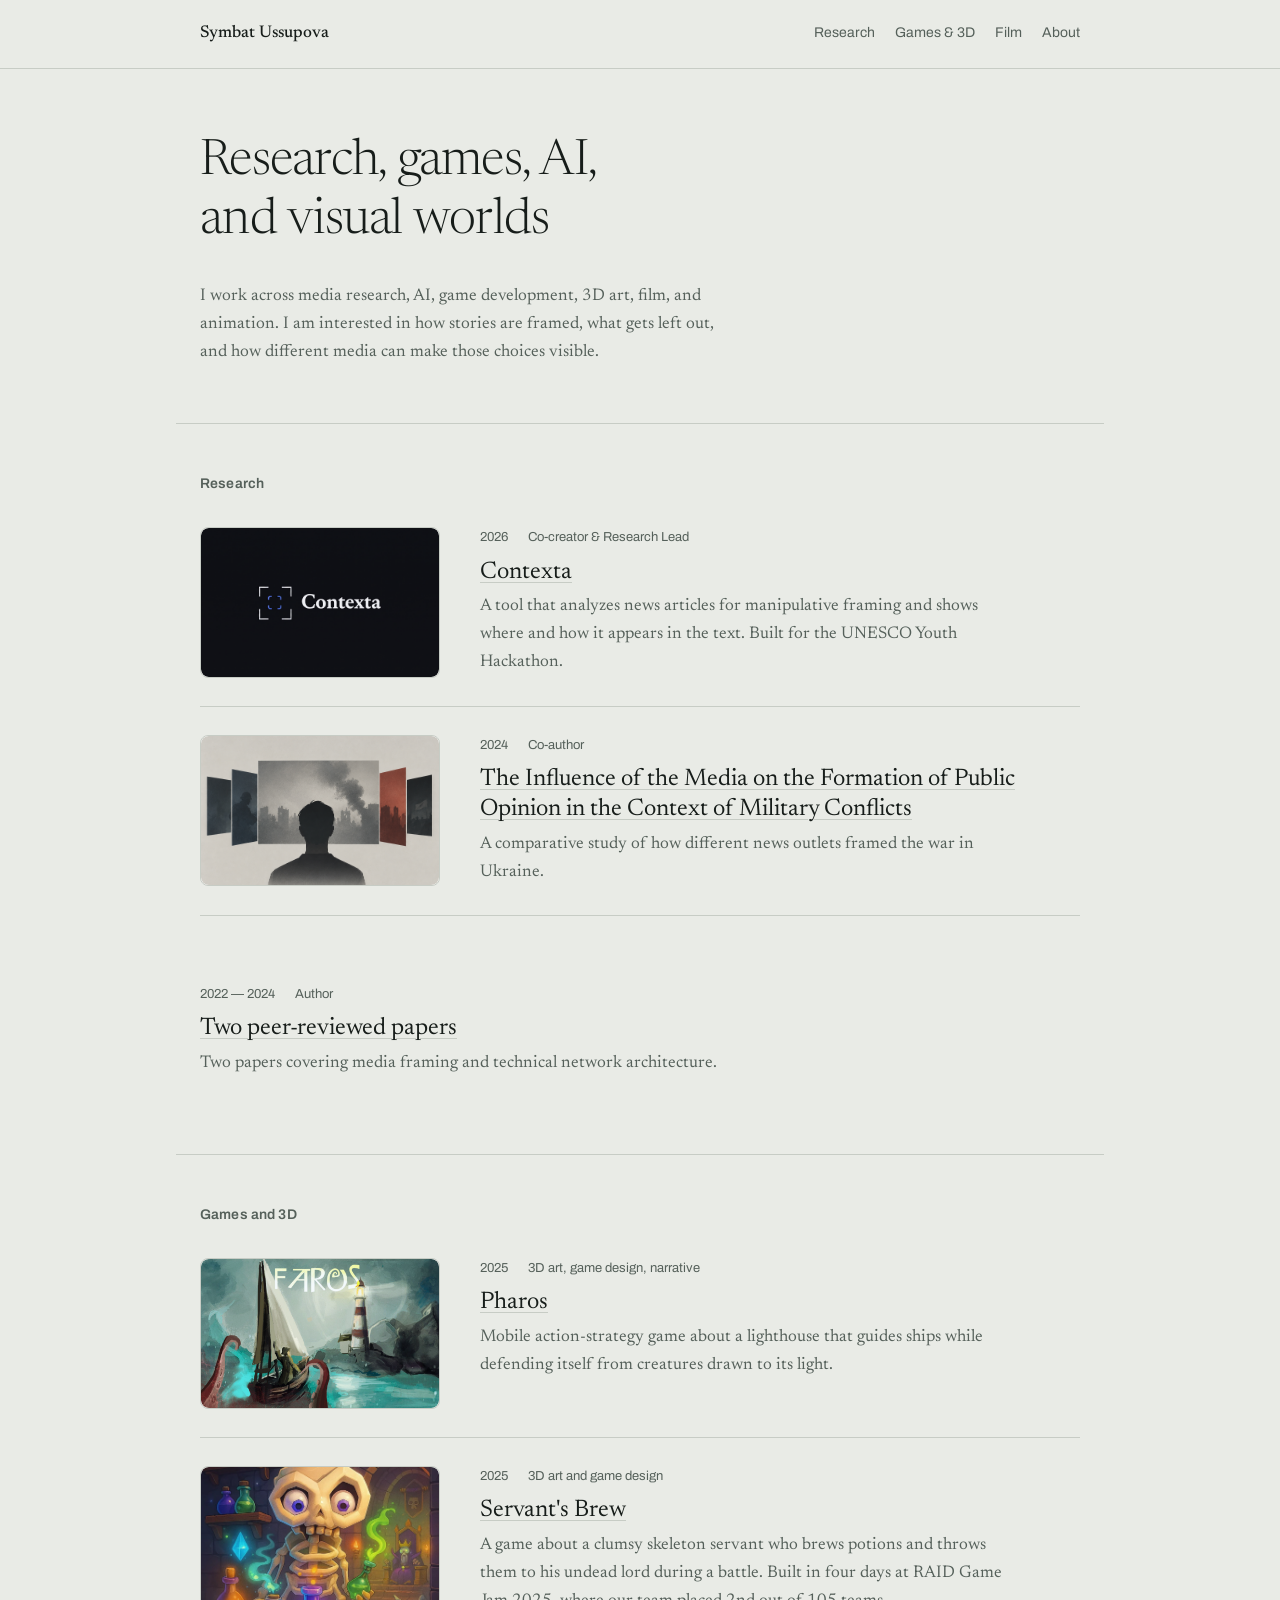
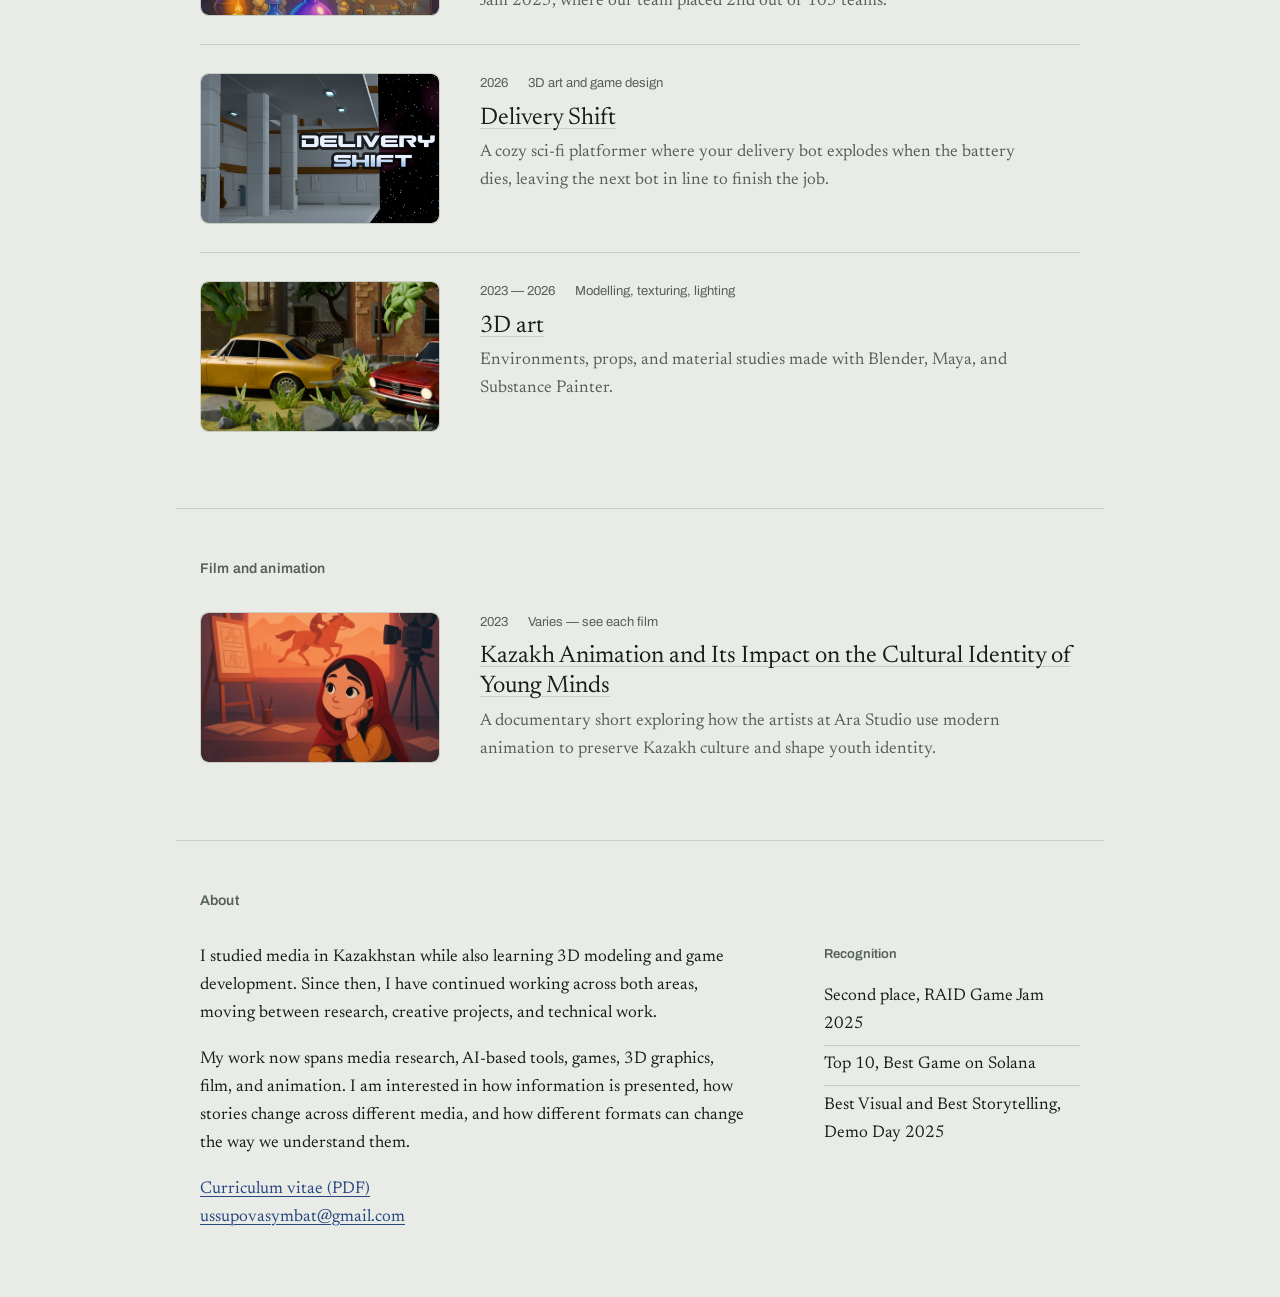
==== index.html @ 3120fcb4 "Initial commit of portfolio" ====
<!DOCTYPE html>
<html lang="en">
<head>
<meta charset="utf-8">
<meta name="viewport" content="width=device-width, initial-scale=1">

<!-- ===== РЕДАКТИРОВАТЬ: заголовок вкладки и описание для поисковиков ===== -->
<title>Symbat Ussupova — media research, 3D, and narrative</title>
<meta name="description" content="Research and design work on how media shapes belief under conflict. Portfolio of Symbat Ussupova.">

<link rel="preconnect" href="https://fonts.googleapis.com">
<link rel="preconnect" href="https://fonts.gstatic.com" crossorigin>
<link href="https://fonts.googleapis.com/css2?family=Archivo:wght@400;500;600&family=Newsreader:ital,opsz,wght@0,6..72,300;0,6..72,400;0,6..72,500;1,6..72,300&display=swap" rel="stylesheet">
<link rel="stylesheet" href="style.css">
</head>

<body>

<a class="skip" href="#main">Skip to content</a>

<header class="masthead">
  <div class="masthead__inner">
    <!-- ===== РЕДАКТИРОВАТЬ: ваше имя ===== -->
    <a class="wordmark" href="index.html">Symbat Ussupova</a>
    <nav aria-label="Sections">
      <a href="#research">Research</a>
      <a href="#games">Games &amp; 3D</a>
      <a href="#film">Film</a>
      <a href="#about">About</a>
    </nav>
  </div>
</header>

<main id="main">

  <!-- ============================================================
       HERO — главный экран.
       Здесь стоит ваш исследовательский вопрос, набранный крупно.
       Это единственное «громкое» место на сайте. Всё остальное тихое.
       ===== РЕДАКТИРОВАТЬ: замените вопрос на свой из Phase 0 =====
       ============================================================ -->
  <section class="hero">
    <h1 class="hero__question">
      Research, games, AI, and visual worlds
    </h1>
    <p class="hero__note">
      I work across media research, AI, game development, 3D art, film, and animation. I am interested in how stories are framed, what gets left out, and how different media can make those choices visible.
    </p>
  </section>

  <!-- ============================================================
       RESEARCH
       Каждый проект = одна строка в «оглавлении».
       Слева (на десктопе) — год и ваша роль. Справа — название и одна фраза.
       ============================================================ -->
  <section class="section" id="research">
    <h2 class="section__title">Research</h2>

    <ol class="index">

      <li class="entry">
        <!-- ОБЛОЖКА. Замените images/placeholder.svg на свой файл,
             например images/contexta-cover.jpg. Пропорция 16:10 задана в CSS,
             картинка обрежется сама. alt — короткое описание. -->
        <a class="entry__cover" href="project-contexta.html">
          <img src="images\сontextacover.jfif" loading="lazy"
               alt="The Contexta results screen showing a framing score beside a fact-check panel.">
        </a>
        <div class="entry__body">
          <div class="entry__meta">
            <span class="entry__year">2026</span>
            <span class="entry__role">Co-creator & Research Lead</span>
          </div>
          <h3 class="entry__title">
            <a href="project-contexta.html">Contexta</a>
          </h3>
          <p class="entry__line">
            A tool that analyzes news articles for manipulative framing and shows where and how it appears in the text. Built for the UNESCO Youth Hackathon.
          </p>
        </div>
      </li>

      <li class="entry">
        <!-- ОБЛОЖКА. Замените images/placeholder.svg на свой файл,
             например images/thesis-cover.jpg. Пропорция 16:10 задана в CSS,
             картинка обрежется сама. alt — короткое описание. -->
        <a class="entry__cover" href="project-thesis.html">
          <img src="images\thesis_cover(1).png" loading="lazy"
               alt="A page of the frame matrix used in the thesis.">
        </a>
        <div class="entry__body">
          <div class="entry__meta">
            <span class="entry__year">2024</span>
            <span class="entry__role">Co-author</span>
          </div>
          <h3 class="entry__title">
            <!-- ===== РЕДАКТИРОВАТЬ: создайте project-thesis.html по образцу ===== -->
            <a href="project-thesis.html">The Influence of the Media on the Formation of Public Opinion in the Context
    of Military Conflicts</a>
          </h3>
          <p class="entry__line">
           A comparative study of how different news outlets framed the war in Ukraine.
          </p>
        </div>
      </li>

      <li class="entry">
        <div></div>
        <div class="entry__body">
          <div class="entry__meta">
            <span class="entry__year">2022 — 2024</span>
            <span class="entry__role">Author</span>
          </div>
          <h3 class="entry__title">
            <a href="writing.html">Two peer-reviewed papers</a>
          </h3>
          <p class="entry__line">
           Two papers covering media framing and technical network architecture.
          </p>
        </div>
      </li>
    </ol>
  </section>

  <section class="section" id="games">
    <h2 class="section__title">Games and 3D</h2>

    <ol class="index">

      <li class="entry">
        <!-- ОБЛОЖКА. Замените images/placeholder.svg на свой файл,
             например images/pharos-cover.jpg. Пропорция 16:10 задана в CSS,
             картинка обрежется сама. alt — короткое описание. -->
        <a class="entry__cover" href="project-pharos.html">
          <img src="images\pharos.png" loading="lazy"
               alt="Environment render from the game Pharos.">
        </a>
        <div class="entry__body">
          <div class="entry__meta">
            <span class="entry__year">2025</span>
            <span class="entry__role">3D art, game design, narrative</span>
          </div>
          <h3 class="entry__title">
            <a href="project-pharos.html">Pharos</a>
          </h3>
          <p class="entry__line">
           Mobile action-strategy game about a lighthouse that guides ships while defending itself from creatures drawn to its light.
          </p>
        </div>
      </li>

      <li class="entry">
        <!-- ОБЛОЖКА. Замените images/placeholder.svg на свой файл,
             например images/jam-cover.jpg. Пропорция 16:10 задана в CSS,
             картинка обрежется сама. alt — короткое описание. -->
        <a class="entry__cover" href="project-jam (1).html">
          <img src="images\servbrewcover.jpg" loading="lazy"
               alt="Gameplay still from the RAID Game Jam prototype.">
        </a>
        <div class="entry__body">
          <div class="entry__meta">
            <span class="entry__year">2025</span>
            <span class="entry__role">3D art and game design</span>
          </div>
          <h3 class="entry__title">
            <a href="project-jam (1).html">Servant's Brew</a>
          </h3>
          <p class="entry__line">
            A game about a clumsy skeleton servant who brews potions and throws them to his undead lord during a battle. Built in four days at RAID Game Jam 2025, where our team placed 2nd out of 105 teams.
          </p>
        </div>
      </li>

      <li class="entry">
        <!-- ОБЛОЖКА. Замените images/placeholder.svg на свой файл,
             например images/jam-cover.jpg. Пропорция 16:10 задана в CSS,
             картинка обрежется сама. alt — короткое описание. -->
        <a class="entry__cover" href="project-delivery (1).html">
          <img src="images\deliverycover.png" loading="lazy"
               alt="Gameplay still from the RAID Game Jam prototype.">
        </a>
        <div class="entry__body">
          <div class="entry__meta">
            <span class="entry__year">2026</span>
            <span class="entry__role">3D art and game design</span>
          </div>
          <h3 class="entry__title">
            <a href="project-delivery (1).html">Delivery Shift</a>
          </h3>
          <p class="entry__line">
           A cozy sci-fi platformer where your delivery bot explodes when the battery dies, leaving the next bot in line to finish the job.
          </p>
        </div>
      </li>

      <li class="entry">
        <!-- ОБЛОЖКА. Замените images/placeholder.svg на свой файл,
             например images/3d-cover.jpg. Пропорция 16:10 задана в CSS,
             картинка обрежется сама. alt — короткое описание. -->
        <a class="entry__cover" href="work-3d.html">
          <img src="images\сarcover.png" loading="lazy"
               alt="Rendered interior scene, one of the selected 3D works.">
        </a>
        <div class="entry__body">
          <div class="entry__meta">
            <span class="entry__year">2023 — 2026</span>
            <span class="entry__role">Modelling, texturing, lighting</span>
          </div>
          <h3 class="entry__title">
            <a href="work-3d.html">3D art</a>
          </h3>
          <p class="entry__line">
            Environments, props, and material studies made with Blender, Maya, and Substance Painter.
          </p>
        </div>
      </li>

    </ol>
  </section>

  <!-- ============================================================ -->
  <section class="section" id="film">
    <h2 class="section__title">Film and animation</h2>

    <ol class="index">

      <li class="entry">
        <!-- ОБЛОЖКА. Замените images/placeholder.svg на свой файл,
             например images/films-cover.jpg. Пропорция 16:10 задана в CSS,
             картинка обрежется сама. alt — короткое описание. -->
        <a class="entry__cover" href="films.html">
          <img src="images\docum.jpg" loading="lazy"
               alt="Still from one of the university short films.">
        </a>
        <div class="entry__body">
          <div class="entry__meta">
            <span class="entry__year">2023</span>
            <span class="entry__role">Varies — see each film</span>
          </div>
          <h3 class="entry__title">
            <!-- ===== РЕДАКТИРОВАТЬ: оставьте 1–2 фильма, не все ===== -->
            <a href="project-documentary.html">Kazakh Animation and Its Impact on the Cultural Identity of Young Minds</a>
          </h3>
          <p class="entry__line">
            A documentary short exploring how the artists at Ara Studio use modern animation to preserve Kazakh culture and shape youth identity.
          </p>
        </div>
      </li>

    </ol>
  </section>

  <!-- ============================================================
       ABOUT + RECOGNITION
       Награды живут ЗДЕСЬ, компактным списком — и внутри страниц
       проектов, где они были получены. Отдельной страницы «сертификаты»
       быть не должно (см. инструкцию).
       ============================================================ -->
  <section class="section section--about" id="about">
    <h2 class="section__title">About</h2>

    <div class="about">
      <div class="about__text">
        <p>
          I studied media in Kazakhstan while also learning 3D modeling and game development. Since then, I have continued working across both areas, moving between research, creative projects, and technical work.
        </p>
        <p>
          My work now spans media research, AI-based tools, games, 3D graphics, film, and animation. I am interested in how information is presented, how stories change across different media, and how different formats can change the way we understand them.
        </p>
        <p>
          <!-- ===== РЕДАКТИРОВАТЬ: положите CV в папку files/ ===== -->
          <a href="files/symbat-ussupova-cv.pdf">Curriculum vitae (PDF)</a><br>
          <a href="mailto:ussupovasymbat@gmail.com">ussupovasymbat@gmail.com</a>
        </p>
      </div>

      <div class="about__recognition">
        <h3 class="minor-title">Recognition</h3>
        <ul class="plain">
          <li>Second place, RAID Game Jam 2025</li>
          <li>Top 10, Best Game on Solana</li>
          <li>Best Visual and Best Storytelling, Demo Day 2025</li>
        </ul>
      </div>
    </div>
  </section>


</main>

</body>
</html>
---- style.css ----
/* ==========================================================================
   Symbat Ussupova — portfolio stylesheet

   Здесь ВСЁ оформление сайта. Один файл на весь сайт.
   Если хотите поменять цвет или шрифт — меняйте только в блоке :root ниже,
   и это изменится сразу на всех страницах.
   ========================================================================== */

:root {
  /* ---- Цвета ------------------------------------------------------------
     Палитра: холодная «архивная» бумага, чернила глубокого хвойного тона,
     и один цвет-маркер — как пометка читателя на полях. Маркер используется
     ТОЛЬКО там, где он что-то означает (размеченный текст в Contexta),
     никогда как украшение.
     -------------------------------------------------------------------- */
  --paper:      #E9EBE6;
  --paper-lift: #F3F4F1;
  --ink:        #171D1A;
  --ink-soft:   #55605A;
  --rule:       #C7CCC5;
  --mark:       #C2D0F0;   /* маркер-пометка */
  --link:       #27467F;

  /* ---- Шрифты ---------------------------------------------------------- */
  --serif: "Newsreader", Georgia, "Times New Roman", serif;
  --sans:  "Archivo", -apple-system, BlinkMacSystemFont, "Segoe UI", sans-serif;

  /* ---- Ритм ------------------------------------------------------------ */
  --measure: 34rem;         /* длина строки текста, ~70 знаков */
  --gutter: 1.5rem;
}

/* ---- Сброс ------------------------------------------------------------- */
*, *::before, *::after { box-sizing: border-box; }

html { -webkit-text-size-adjust: 100%; }

body {
  margin: 0;
  background: var(--paper);
  color: var(--ink);
  font-family: var(--serif);
  font-size: 1.0625rem;
  line-height: 1.65;
  font-optical-sizing: auto;
}

img, video { max-width: 100%; height: auto; display: block; }

/* ---- Ссылки ------------------------------------------------------------ */
a {
  color: var(--link);
  text-decoration-thickness: 1px;
  text-underline-offset: 0.18em;
}
a:hover { text-decoration-thickness: 2px; }

/* Видимая рамка при навигации с клавиатуры — обязательна для доступности */
a:focus-visible, button:focus-visible {
  outline: 2px solid var(--link);
  outline-offset: 3px;
}

.skip {
  position: absolute;
  left: -9999px;
}
.skip:focus {
  left: 1rem; top: 1rem;
  z-index: 10;
  background: var(--paper-lift);
  padding: 0.5rem 0.75rem;
}


/* ==========================================================================
   Шапка
   ========================================================================== */
.masthead {
  border-bottom: 1px solid var(--rule);
}

.masthead__inner {
  max-width: 58rem;
  margin: 0 auto;
  padding: 1.25rem var(--gutter);
  display: flex;
  flex-wrap: wrap;
  gap: 0.75rem 1.5rem;
  align-items: baseline;
  justify-content: space-between;
}

.wordmark {
  font-family: var(--serif);
  font-size: 1.0625rem;
  font-weight: 500;
  color: var(--ink);
  text-decoration: none;
}

.masthead nav {
  display: flex;
  flex-wrap: wrap;
  gap: 1.25rem;
  font-family: var(--sans);
  font-size: 0.875rem;
}
.masthead nav a { color: var(--ink-soft); text-decoration: none; }
.masthead nav a:hover { color: var(--ink); text-decoration: underline; }

/* ==========================================================================
   Главный экран
   ========================================================================== */
.hero {
  max-width: 58rem;
  margin: 0 auto;
  padding: 4rem var(--gutter) 3.5rem;
}

.hero__standfirst {
  font-family: var(--sans);
  font-size: 0.875rem;
  color: var(--ink-soft);
  margin: 0 0 2rem;
}

.hero__question {
  font-family: var(--serif);
  font-weight: 300;
  font-size: clamp(1.75rem, 5.5vw, 3.125rem);
  line-height: 1.18;
  letter-spacing: -0.015em;
  margin: 0;
  max-width: 22ch;
  text-wrap: balance;
}

.hero__note {
  max-width: var(--measure);
  margin: 2rem 0 0;
  color: var(--ink-soft);
}

/* ==========================================================================
   Секции и «оглавление» работ
   ========================================================================== */
.section {
  max-width: 58rem;
  margin: 0 auto;
  padding: 3rem var(--gutter);
  border-top: 1px solid var(--rule);
}

.section__title {
  font-family: var(--sans);
  font-size: 0.875rem;
  font-weight: 600;
  letter-spacing: 0.01em;
  color: var(--ink-soft);
  margin: 0 0 2rem;
}


.index {
  list-style: none;
  margin: 0;
  padding: 0;
}

.entry {
  padding: 1.75rem 0;
  border-top: 1px solid var(--rule);
}
.entry:first-child { border-top: none; padding-top: 0; }

/* ---- Обложка проекта --------------------------------------------------
   Пропорция 16:10 задана здесь и одинакова у всех проектов. Картинка
   обрезается по центру (object-fit: cover), поэтому исходники могут быть
   любого размера — сетка не поедет. Пропорцию менять можно, но тогда
   меняйте её ОДИН раз здесь, а не у отдельных картинок.
   -------------------------------------------------------------------- */
.entry__cover {
  display: block;
  margin-bottom: 1.1rem;
  background: var(--paper-lift);
  border: 1px solid var(--rule);
  overflow: hidden;
  border-radius: 8px; /* Скругляем сам контейнер */
}
.entry__cover img {
  width: 100%;
  aspect-ratio: 16 / 10;
  object-fit: cover;
  overflow: hidden;
}
.entry__cover:hover { border-color: var(--link); }

.entry__meta {
  font-family: var(--sans);
  font-size: 0.8125rem;
  color: var(--ink-soft);
  display: flex;
  flex-wrap: wrap;
  gap: 0.2rem 1.25rem;
  margin: 0 0 0.5rem;
}
.entry__role { color: var(--ink-soft); }

.entry__title {
  font-family: var(--serif);
  font-weight: 400;
  font-size: 1.5rem;
  line-height: 1.25;
  margin: 0 0 0.4rem;
}
.entry__title a { color: var(--ink); text-decoration-color: var(--rule); }
.entry__title a:hover { text-decoration-color: var(--link); color: var(--link); }

.entry__line {
  margin: 0;
  max-width: var(--measure);
  color: var(--ink-soft);
}

/* На широком экране обложка встаёт слева от текста */
@media (min-width: 60rem) {
  .entry {
    display: grid;
    grid-template-columns: 15rem 1fr;
    gap: 2.5rem;
    align-items: start;
  }
  .entry__cover { margin-bottom: 0; }

  /* Если у проекта обложки нет, текст занимает всю ширину */
  .entry:not(:has(.entry__cover)) { grid-template-columns: 1fr; }
}

/* ==========================================================================
   About
   ========================================================================== */
.about { display: grid; gap: 2.5rem; }
.about__text p { max-width: var(--measure); margin: 0 0 1.1rem; }

.minor-title {
  font-family: var(--sans);
  font-size: 0.8125rem;
  font-weight: 600;
  color: var(--ink-soft);
  margin: 0 0 0.75rem;
}

.plain { list-style: none; margin: 0; padding: 0; }
.plain li { padding: 0.35rem 0; border-bottom: 1px solid var(--rule); }
.plain li:last-child { border-bottom: none; }
.plain--links li { font-size: 1.125rem; padding: 0.6rem 0; }

@media (min-width: 60rem) {
  .about { grid-template-columns: 1fr 16rem; gap: 4rem; }
}

.for__lede { max-width: var(--measure); color: var(--ink-soft); margin: 0 0 1.5rem; }

/* ==========================================================================
   Страница проекта
   ========================================================================== */
.project {
  max-width: 58rem;
  margin: 0 auto;
  padding: 3.5rem var(--gutter) 4rem;
  padding-left: 0;
  
}

/* 1. Главный контейнер (держит всё вместе по центру) */
.article-wrapper {
 max-width: 58rem;  /* Точь-в-точь как у шапки (.masthead__inner) */
  margin: 0 auto;    /* Ставит статью ровно по центру, синхронно с шапкой */
  padding: 40px var(--gutter); /* Использует ту же переменную отступов, что и шапка */
  color: #222;
}

/* 2. Блок с ролями */
.meta-block {
  display: grid;
  grid-template-columns: 100px 1fr; /* Левая колонка 100px, правая занимает остаток */
  column-gap: 40px; 
  row-gap: 20px; 
  margin: 50px 0; /* Отделяем блок от верхнего и нижнего текста */
  padding: 30px 0; 
  border-top: 1px solid #ddd; /* Тонкая линия сверху */
  border-bottom: 1px solid #ddd; /* Тонкая линия снизу (закроет блок) */
  font-size: 0.95rem;
}

.meta-label {
  color: #777;
}

.meta-value {
  margin: 0;
  line-height: 1.6;
}

/* 3. Заголовки внутри статьи */
.article-wrapper h3 {
  margin-top: 60px; /* Большой отступ сверху перед новой мыслью */
  margin-bottom: 15px; /* Маленький отступ перед абзацем */
  font-size: 1.2rem;
  font-weight: 600;
}

/* 4. Обычный текст */
.article-wrapper p {
  line-height: 1.7; /* Добавляем воздуху между строками */
  margin-bottom: 20px;
}
.portfolio-masonry {
  column-count: 2; /* Разбиваем на 2 колонки */
  column-gap: 20px;
  max-width: 1000px;
  margin: 60px 0;
  padding: 20px;
  padding-left: 0;
}

.portfolio-masonry img {
  width: 100%;
  height: auto; /* Строго сохраняем оригинальные пропорции */
  margin-bottom: 20px; /* Отступ между картинками по вертикали */
  display: block; /* Убирает баги с переносом картинок */
  border-radius: 8px;
}
.offsite {
  border-top: 1px solid var(--rule);
  border-bottom: 1px solid var(--rule);
  padding: 1.5rem 0;
  margin: 0 0 1rem;
  max-width: var(--measure);
}
.offsite p { margin: 0 0 0.4rem; }
.offsite p:last-child { margin: 0; }

.project__back {
  font-family: var(--sans);
  font-size: 0.875rem;
  display: inline-block;
  margin-bottom: 2.5rem;
}

.quote-box {
  display: inline-block;        /* Делает блок ровно по ширине текста, а не на всю ширину страницы */
  border-left: 3px solid #666;  /* Вертикальная линия */
  background-color: #f4f4f2;    /* Мягкий фон */
  padding: 12px 18px 12px 18px; /* Внутренние отступы (последнее число — отступ текста от линии слева) */
  margin: 20px 0;               /* Отступы сверху и снизу */
  border-radius: 0 4px 4px 0;   /* Скругление правых углов */
  font-style: italic;
}

.project__title {
  font-family: var(--serif);
  font-weight: 400;
  font-size: clamp(2rem, 5vw, 2.75rem);
  line-height: 1.15;
  letter-spacing: -0.015em;
  margin: 0 0 1rem;
  max-width: 20ch;
}

.project__summary {
  font-size: 1.1875rem;
  max-width: var(--measure);
  margin: 0 0 2.5rem;
}

.slot {
  display: flex;
  gap: 15px 15px; /* Задает расстояние между картинками, можете изменить значение */
  align-items: center; /* Выравнивает картинки по центру по вертикали (опционально) */
  flex-wrap: wrap; /* Позволит картинкам перенестись на новую строку на маленьких экранах телефонов */
}


/* Если картинки обернуты в тег <p> с классом slot__label, как было раньше */
.slot__label {
  margin: 0 !important; /* Убирает стандартные отступы абзацев, раздувающие ряды */
}

/* Основной контейнер галереи */
.gallery-centered {
  display: flex;
  flex-wrap: wrap;       /* Позволяет элементам переноситься на новую строку */
  justify-content: center; /* Центрирует элементы внутри контейнера по горизонтали */
  gap: 30px;              /* Задает одинаковый отступ между всеми элементами (и гор. и верт.) */
  max-width: 1000px;      /* Ограничивает макс. ширину, чтобы на больших экранах галерея не растягивалась */
  margin: 0 auto;         /* Центрирует сам контейнер на странице */
  padding: 20px;          /* Внутренние отступы контейнера, чтобы он не прилипал к краям */
}

/* Элементы внутри контейнера (каждый div с картинкой) */
.gallery-item {
  /* Мы хотим 2 колонки, поэтому вычисляем ширину с учетом отступа gap */
  flex: 0 0 calc(50% - 15px); /* calc(50% - половина горизонтального gap) */
  max-width: 480px;           /* Дополнительное ограничение ширины для баланса */
}

/* Сами картинки внутри элементов */
.gallery-item img {
  width: 100%;    /* Картинка заполняет всю ширину своего контейнера .gallery-item */
  height: auto;   /* Сохраняет пропорции */
  display: block; /* Убирает лишние отступы inline-элементов */
}

img {
  border-radius: 8px; /* 8px — это стандартное, аккуратное скругление */
}


/* Таблица фактов: роль, даты, команда. Отвечает на вопрос «что сделала она». */
.facts {
  border-top: 1px solid var(--rule);
  border-bottom: 1px solid var(--rule);
  padding: 1.25rem 0;
  margin: 0 0 3rem;
  font-family: var(--sans);
  font-size: 0.9375rem;
  display: grid;
  gap: 0.75rem;
}
.facts div { display: grid; grid-template-columns: 8.5rem 1fr; gap: 1rem; }
.facts dt { color: var(--ink-soft); margin: 0; }
.facts dd { margin: 0; }

.project h2 {
  font-weight: 600;
  font-size: 1.3rem;
  margin-top: 3rem; /* Большой отступ сверху */
  margin-bottom: 1rem; /* Маленький отступ снизу */
}

.project p, .project ul, .project ol { max-width: var(--measure); }
.project li { margin-bottom: 0.4rem; }

/* Подписи под картинками — обязательны. Пишите, что показано и что сделали вы. */
figure { margin: 2.5rem 0; }
figure img { border: 1px solid var(--rule); }
figcaption {
  font-family: var(--sans);
  font-size: 0.8125rem;
  color: var(--ink-soft);
  margin-top: 0.6rem;
  max-width: var(--measure);
}

/* Маркер: размеченный фрагмент текста. Только по делу. */
mark {
  background: var(--mark);
  color: var(--ink);
  padding: 0.05em 0.15em;
}


/* Блок «почему это важно вашей группе» */
.relevance {
  background: var(--paper-lift);
  border-left: 3px solid var(--mark);
  padding: 1.25rem 1.5rem;
  margin: 3rem 0 0;
  max-width: var(--measure);
}
.relevance p { margin: 0; }

/* ==========================================================================
   Подвал
   ========================================================================== */
.foot {
  border-top: 1px solid var(--rule);
  margin-top: 2rem;
}
.foot p {
  max-width: 58rem;
  margin: 0 auto;
  padding: 2rem var(--gutter);
  font-family: var(--sans);
  font-size: 0.8125rem;
  color: var(--ink-soft);
}

/* Уважаем настройку «уменьшить движение» в системе пользователя */
@media (prefers-reduced-motion: reduce) {
  * { animation: none !important; transition: none !important; }
}
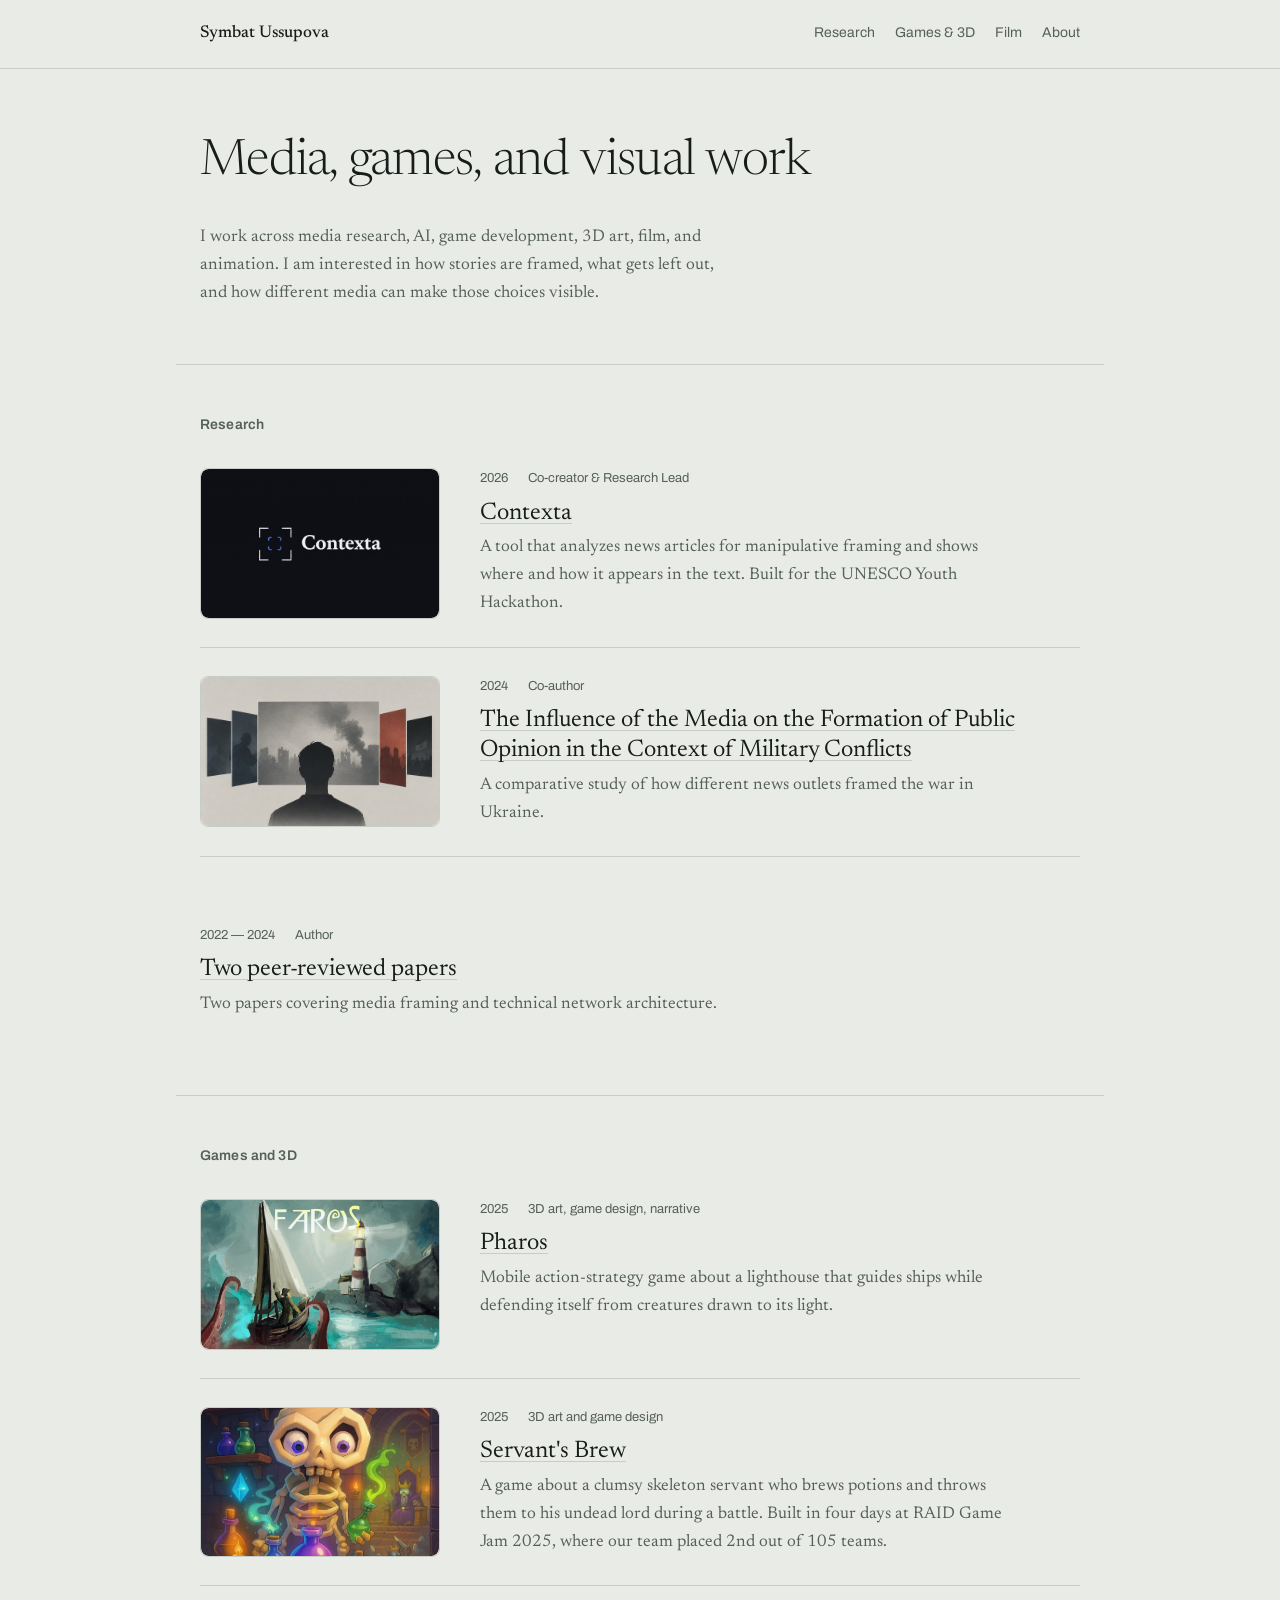
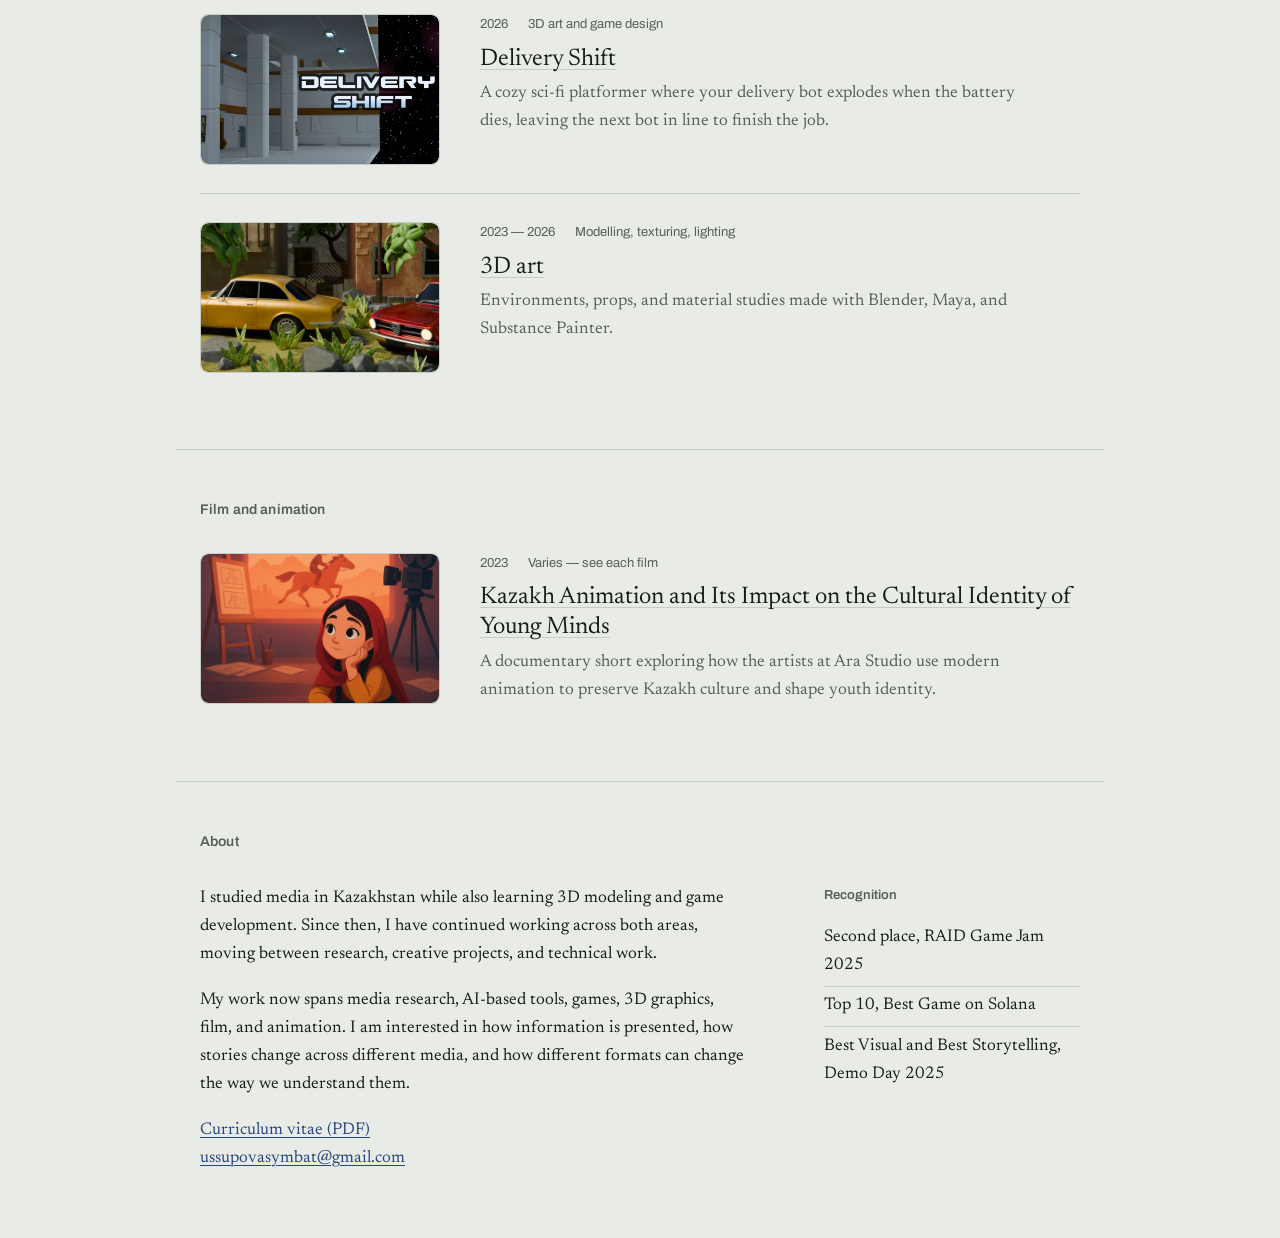
==== commit db4d2eca: "Update hero title text" ====
--- a/index.html
+++ b/index.html
@@ -41,7 +41,7 @@
        ============================================================ -->
   <section class="hero">
     <h1 class="hero__question">
-      Research, games, AI, and visual worlds
+      Media, games, and visual work
     </h1>
     <p class="hero__note">
       I work across media research, AI, game development, 3D art, film, and animation. I am interested in how stories are framed, what gets left out, and how different media can make those choices visible.
@@ -269,7 +269,7 @@
         </p>
         <p>
           <!-- ===== РЕДАКТИРОВАТЬ: положите CV в папку files/ ===== -->
-          <a href="files/symbat-ussupova-cv.pdf">Curriculum vitae (PDF)</a><br>
+          <a href="files/Symbat_Ussupova_CV.pdf">Curriculum vitae (PDF)</a><br>
           <a href="mailto:ussupovasymbat@gmail.com">ussupovasymbat@gmail.com</a>
         </p>
       </div>
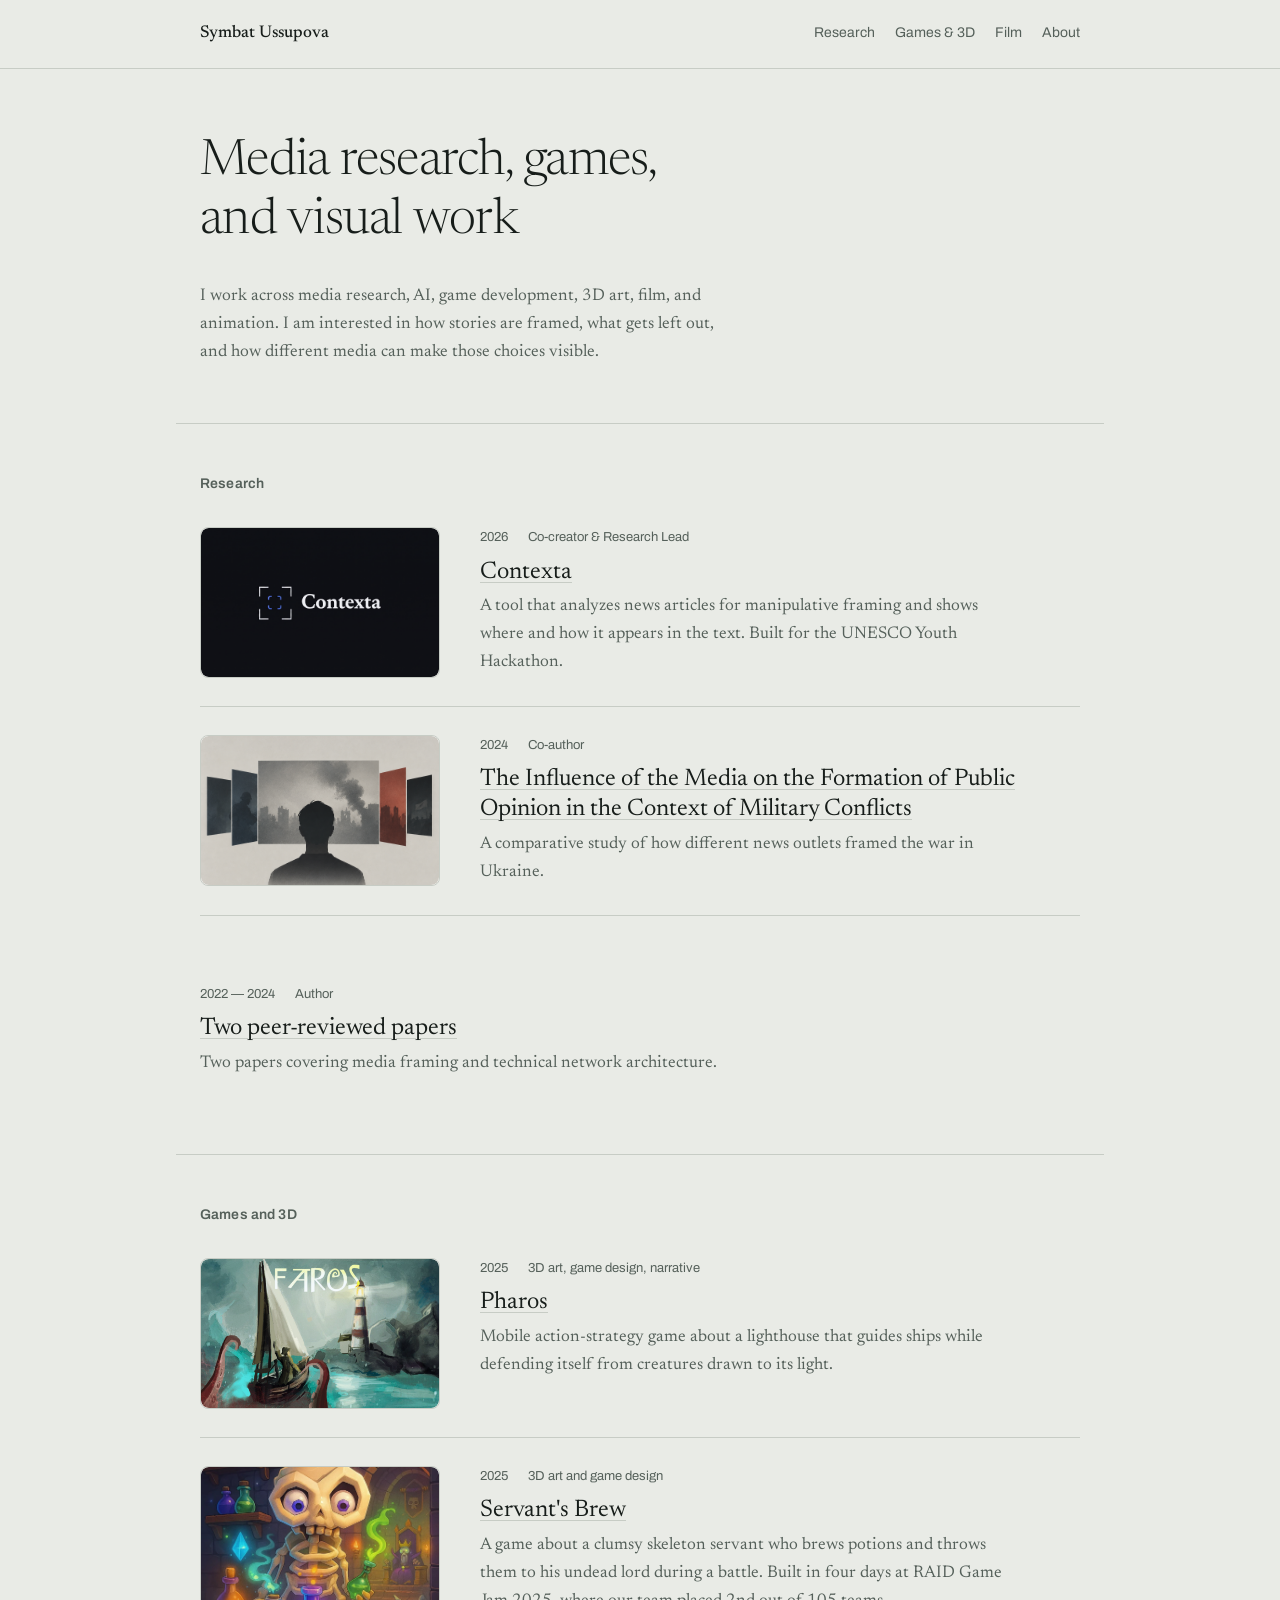
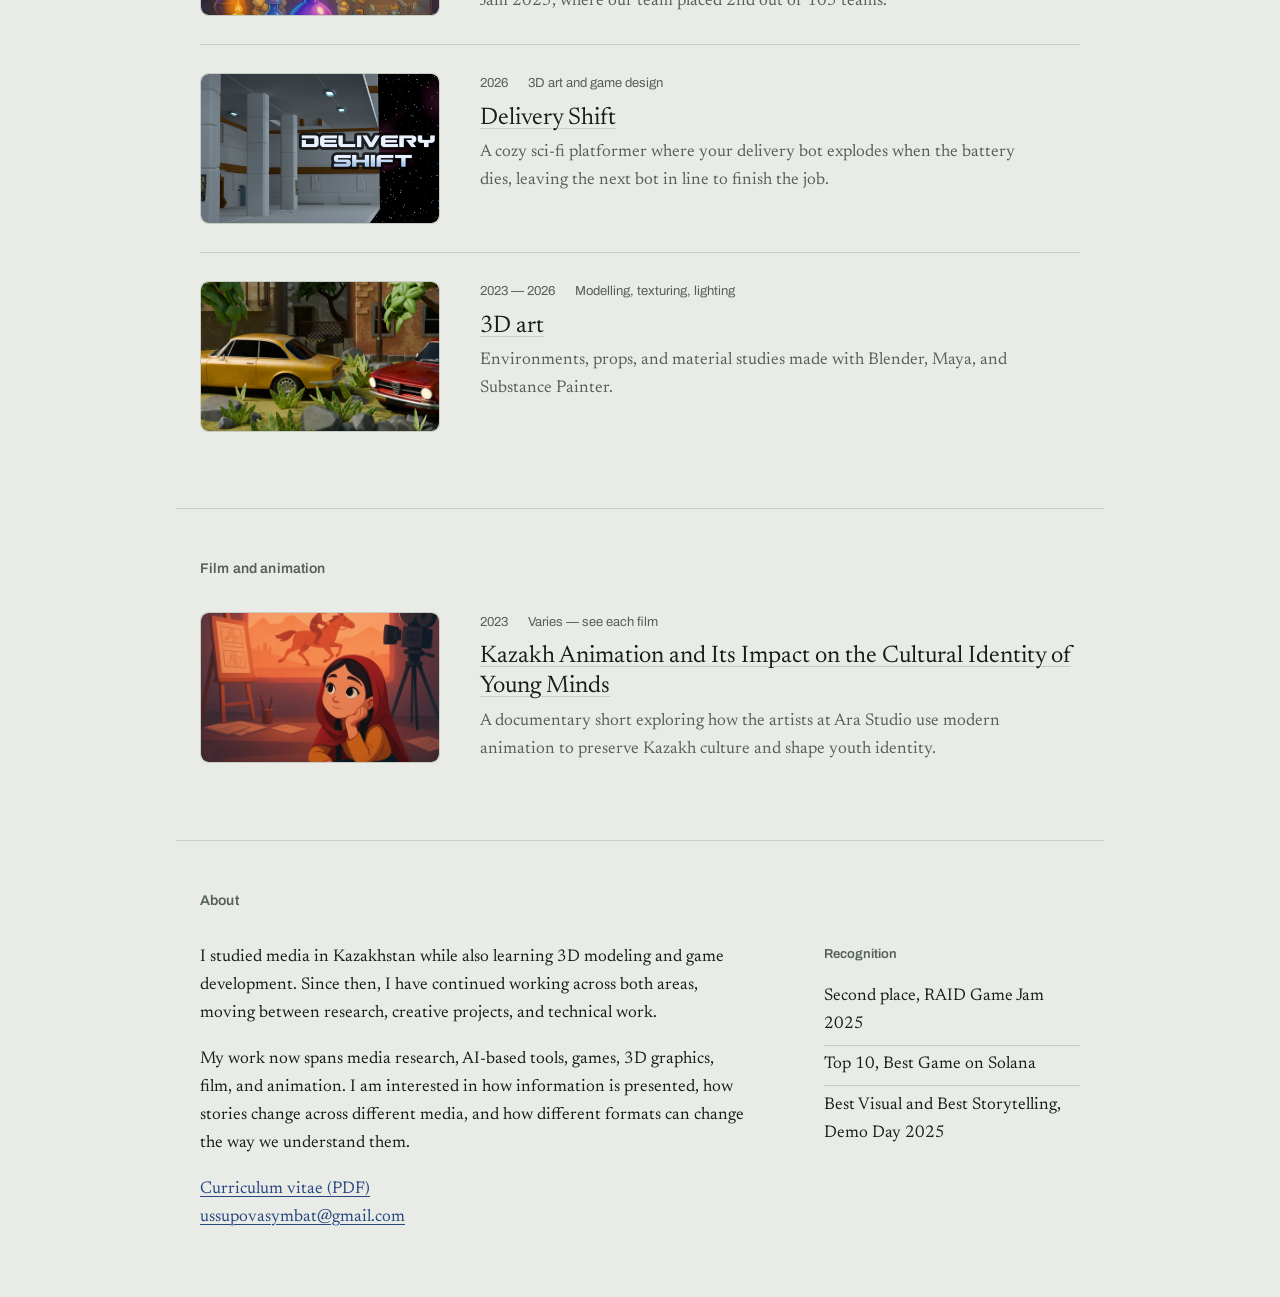
==== commit 86939ab4: "Update hero title text" ====
--- a/index.html
+++ b/index.html
@@ -41,7 +41,7 @@
        ============================================================ -->
   <section class="hero">
     <h1 class="hero__question">
-      Media, games, and visual work
+      Media research, games, and visual work
     </h1>
     <p class="hero__note">
       I work across media research, AI, game development, 3D art, film, and animation. I am interested in how stories are framed, what gets left out, and how different media can make those choices visible.
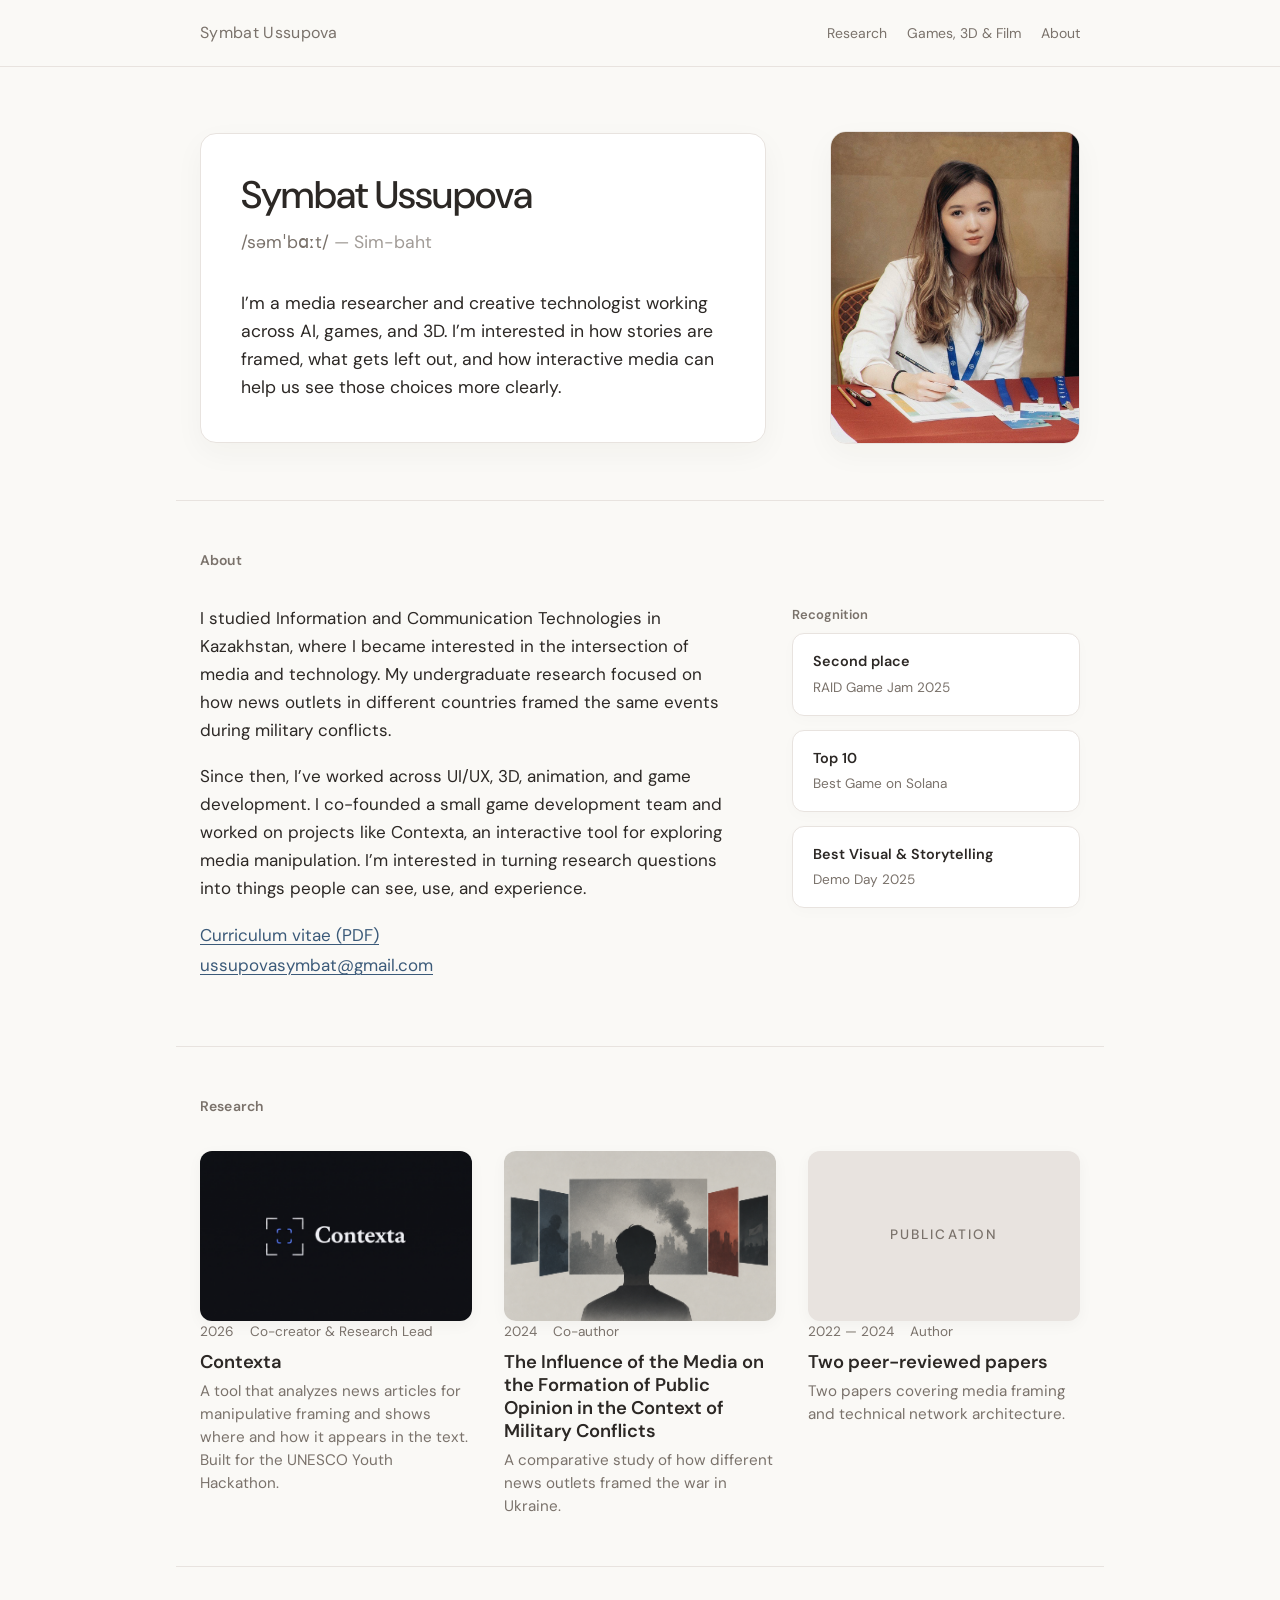
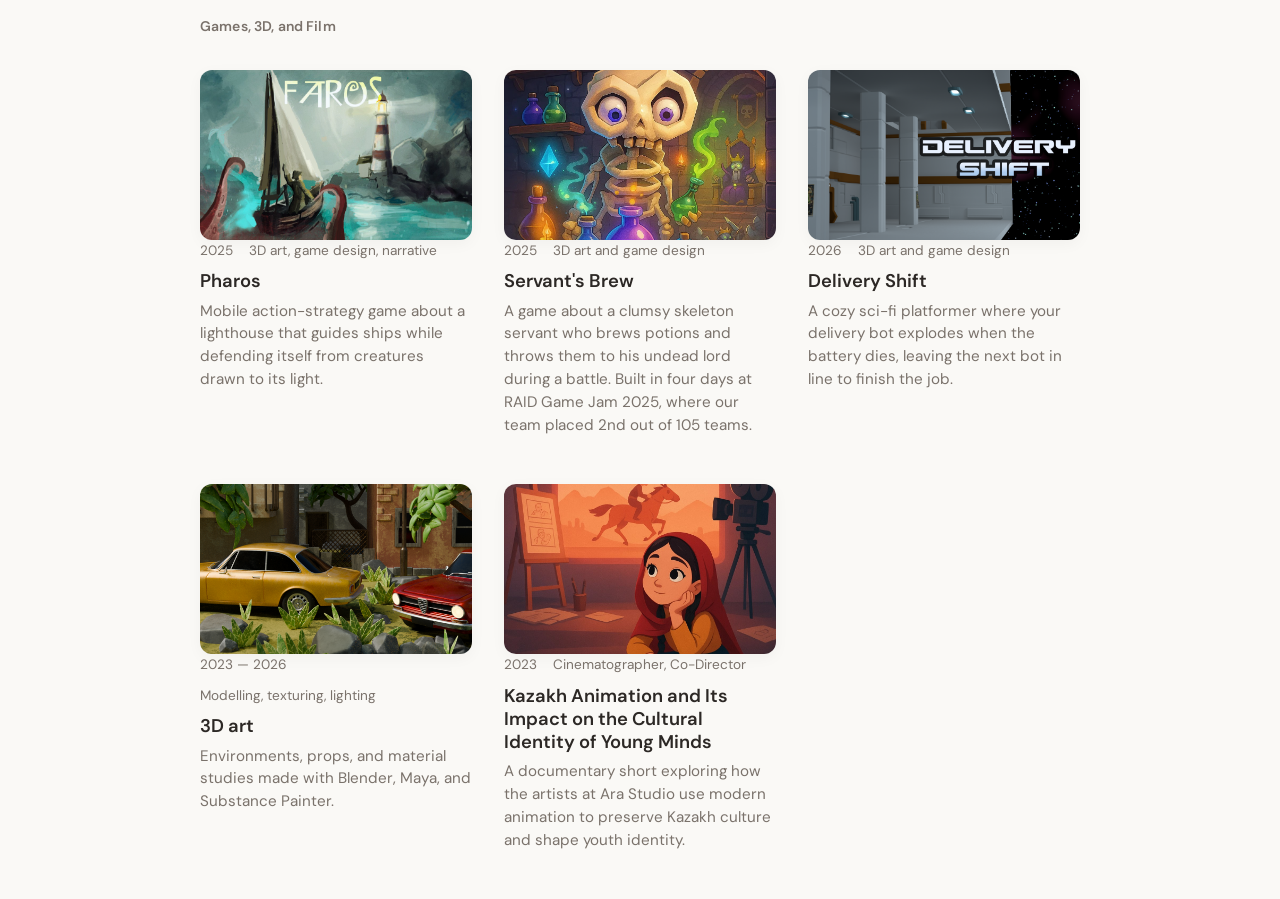
==== commit cdae5b19: "Initial commit" ====
--- a/index.html
+++ b/index.html
@@ -10,7 +10,7 @@
 
 <link rel="preconnect" href="https://fonts.googleapis.com">
 <link rel="preconnect" href="https://fonts.gstatic.com" crossorigin>
-<link href="https://fonts.googleapis.com/css2?family=Archivo:wght@400;500;600&family=Newsreader:ital,opsz,wght@0,6..72,300;0,6..72,400;0,6..72,500;1,6..72,300&display=swap" rel="stylesheet">
+<link href="https://fonts.googleapis.com/css2?family=DM+Sans:ital,opsz,wght@0,9..40,400;0,9..40,500;0,9..40,600&display=swap" rel="stylesheet">
 <link rel="stylesheet" href="style.css">
 </head>
 
@@ -24,8 +24,7 @@
     <a class="wordmark" href="index.html">Symbat Ussupova</a>
     <nav aria-label="Sections">
       <a href="#research">Research</a>
-      <a href="#games">Games &amp; 3D</a>
-      <a href="#film">Film</a>
+      <a href="#visual">Games, 3D & Film</a>
       <a href="#about">About</a>
     </nav>
   </div>
@@ -40,12 +39,59 @@
        ===== РЕДАКТИРОВАТЬ: замените вопрос на свой из Phase 0 =====
        ============================================================ -->
   <section class="hero">
-    <h1 class="hero__question">
-      Media research, games, and visual work
-    </h1>
-    <p class="hero__note">
-      I work across media research, AI, game development, 3D art, film, and animation. I am interested in how stories are framed, what gets left out, and how different media can make those choices visible.
-    </p>
+    <div class="hero__layout">
+      <!-- Текстовая карточка с подложкой -->
+      <div class="hero__card">
+        <h1 class="hero__question">Symbat Ussupova</h1>
+        <p class="hero__pronunciation">/səmˈbɑːt/ <span class="pronounce-hint">— Sim-baht</span></p>
+        <p class="hero__note">
+          I’m a media researcher and creative technologist working across AI, games, and 3D. I’m interested in how stories are framed, what gets left out, and how interactive media can help us see those choices more clearly.
+        </p>
+      </div>
+      
+      <figure class="portrait">
+        <img src="images/my-photo.jpg" alt="Portrait of Symbat Ussupova.">
+      
+      </figure>
+    </div>
+  </section>
+
+<section class="section section--about" id="about">
+    <h2 class="section__title">About</h2>
+    <div class="about">
+      
+      <div class="about__text">
+        <p>
+          I studied Information and Communication Technologies in Kazakhstan, where I became interested in the intersection of media and technology. My undergraduate research focused on how news outlets in different countries framed the same events during military conflicts.
+        </p>
+        <p>
+         Since then, I’ve worked across UI/UX, 3D, animation, and game development. I co-founded a small game development team and worked on projects like Contexta, an interactive tool for exploring media manipulation. I’m interested in turning research questions into things people can see, use, and experience.
+        </p>
+        <p class="about__links">
+          <a href="files/Symbat_Ussupova_CV.pdf" target="_blank">Curriculum vitae (PDF)</a><br>
+          <a href="mailto:ussupovasymbat@gmail.com">ussupovasymbat@gmail.com</a>
+        </p>
+      </div>
+
+      <div class="about__recognition">
+        <h3 class="minor-title">Recognition</h3>
+        <ul class="recognition-list">
+          <li>
+            <span class="rec-place">Second place</span>
+            <span class="rec-event">RAID Game Jam 2025</span>
+          </li>
+          <li>
+            <span class="rec-place">Top 10</span>
+            <span class="rec-event">Best Game on Solana</span>
+          </li>
+          <li>
+            <span class="rec-place">Best Visual & Storytelling</span>
+            <span class="rec-event">Demo Day 2025</span>
+          </li>
+        </ul>
+      </div>
+
+    </div>
   </section>
 
   <!-- ============================================================
@@ -105,35 +151,35 @@
       </li>
 
       <li class="entry">
-        <div></div>
-        <div class="entry__body">
-          <div class="entry__meta">
-            <span class="entry__year">2022 — 2024</span>
-            <span class="entry__role">Author</span>
-          </div>
-          <h3 class="entry__title">
-            <a href="writing.html">Two peer-reviewed papers</a>
-          </h3>
-          <p class="entry__line">
-           Two papers covering media framing and technical network architecture.
-          </p>
-        </div>
-      </li>
+  <!-- Типографическая обложка вместо картинки -->
+  <a class="entry__cover entry__cover--text" href="writing.html">
+    <span>Publication</span>
+  </a>
+  <div class="entry__body">
+    <div class="entry__meta">
+      <span class="entry__year">2022 — 2024</span>
+      <span class="entry__role">Author</span>
+    </div>
+    <h3 class="entry__title">
+      <a href="writing.html">Two peer-reviewed papers</a>
+    </h3>
+    <p class="entry__line">
+      Two papers covering media framing and technical network architecture.
+    </p>
+  </div>
+</li>
     </ol>
   </section>
 
-  <section class="section" id="games">
-    <h2 class="section__title">Games and 3D</h2>
+  <section class="section" id="visual">
+    <h2 class="section__title">Games, 3D, and Film</h2>
 
     <ol class="index">
 
-      <li class="entry">
-        <!-- ОБЛОЖКА. Замените images/placeholder.svg на свой файл,
-             например images/pharos-cover.jpg. Пропорция 16:10 задана в CSS,
-             картинка обрежется сама. alt — короткое описание. -->
+      <!-- Проект: Pharos -->
+      <li class="entry">
         <a class="entry__cover" href="project-pharos.html">
-          <img src="images\pharos.png" loading="lazy"
-               alt="Environment render from the game Pharos.">
+          <img src="images\pharos.png" loading="lazy" alt="Environment render from the game Pharos.">
         </a>
         <div class="entry__body">
           <div class="entry__meta">
@@ -144,18 +190,15 @@
             <a href="project-pharos.html">Pharos</a>
           </h3>
           <p class="entry__line">
-           Mobile action-strategy game about a lighthouse that guides ships while defending itself from creatures drawn to its light.
-          </p>
-        </div>
-      </li>
-
-      <li class="entry">
-        <!-- ОБЛОЖКА. Замените images/placeholder.svg на свой файл,
-             например images/jam-cover.jpg. Пропорция 16:10 задана в CSS,
-             картинка обрежется сама. alt — короткое описание. -->
+            Mobile action-strategy game about a lighthouse that guides ships while defending itself from creatures drawn to its light.
+          </p>
+        </div>
+      </li>
+
+      <!-- Проект: Servant's Brew -->
+      <li class="entry">
         <a class="entry__cover" href="project-jam (1).html">
-          <img src="images\servbrewcover.jpg" loading="lazy"
-               alt="Gameplay still from the RAID Game Jam prototype.">
+          <img src="images\servbrewcover.jpg" loading="lazy" alt="Gameplay still from the RAID Game Jam prototype.">
         </a>
         <div class="entry__body">
           <div class="entry__meta">
@@ -171,13 +214,10 @@
         </div>
       </li>
 
-      <li class="entry">
-        <!-- ОБЛОЖКА. Замените images/placeholder.svg на свой файл,
-             например images/jam-cover.jpg. Пропорция 16:10 задана в CSS,
-             картинка обрежется сама. alt — короткое описание. -->
+      <!-- Проект: Delivery Shift -->
+      <li class="entry">
         <a class="entry__cover" href="project-delivery (1).html">
-          <img src="images\deliverycover.png" loading="lazy"
-               alt="Gameplay still from the RAID Game Jam prototype.">
+          <img src="images\deliverycover.png" loading="lazy" alt="Gameplay still from the RAID Game Jam prototype.">
         </a>
         <div class="entry__body">
           <div class="entry__meta">
@@ -188,18 +228,15 @@
             <a href="project-delivery (1).html">Delivery Shift</a>
           </h3>
           <p class="entry__line">
-           A cozy sci-fi platformer where your delivery bot explodes when the battery dies, leaving the next bot in line to finish the job.
-          </p>
-        </div>
-      </li>
-
-      <li class="entry">
-        <!-- ОБЛОЖКА. Замените images/placeholder.svg на свой файл,
-             например images/3d-cover.jpg. Пропорция 16:10 задана в CSS,
-             картинка обрежется сама. alt — короткое описание. -->
+            A cozy sci-fi platformer where your delivery bot explodes when the battery dies, leaving the next bot in line to finish the job.
+          </p>
+        </div>
+      </li>
+
+      <!-- Проект: 3D Art -->
+      <li class="entry">
         <a class="entry__cover" href="work-3d.html">
-          <img src="images\сarcover.png" loading="lazy"
-               alt="Rendered interior scene, one of the selected 3D works.">
+          <img src="images\сarcover.png" loading="lazy" alt="Rendered interior scene, one of the selected 3D works.">
         </a>
         <div class="entry__body">
           <div class="entry__meta">
@@ -215,15 +252,7 @@
         </div>
       </li>
 
-    </ol>
-  </section>
-
-  <!-- ============================================================ -->
-  <section class="section" id="film">
-    <h2 class="section__title">Film and animation</h2>
-
-    <ol class="index">
-
+      <!-- Проект: Документальный фильм (перенесен сюда) -->
       <li class="entry">
         <!-- ОБЛОЖКА. Замените images/placeholder.svg на свой файл,
              например images/films-cover.jpg. Пропорция 16:10 задана в CSS,
@@ -235,7 +264,7 @@
         <div class="entry__body">
           <div class="entry__meta">
             <span class="entry__year">2023</span>
-            <span class="entry__role">Varies — see each film</span>
+            <span class="entry__role">Cinematographer, Co-Director</span>
           </div>
           <h3 class="entry__title">
             <!-- ===== РЕДАКТИРОВАТЬ: оставьте 1–2 фильма, не все ===== -->
@@ -250,40 +279,8 @@
     </ol>
   </section>
 
-  <!-- ============================================================
-       ABOUT + RECOGNITION
-       Награды живут ЗДЕСЬ, компактным списком — и внутри страниц
-       проектов, где они были получены. Отдельной страницы «сертификаты»
-       быть не должно (см. инструкцию).
-       ============================================================ -->
-  <section class="section section--about" id="about">
-    <h2 class="section__title">About</h2>
-
-    <div class="about">
-      <div class="about__text">
-        <p>
-          I studied media in Kazakhstan while also learning 3D modeling and game development. Since then, I have continued working across both areas, moving between research, creative projects, and technical work.
-        </p>
-        <p>
-          My work now spans media research, AI-based tools, games, 3D graphics, film, and animation. I am interested in how information is presented, how stories change across different media, and how different formats can change the way we understand them.
-        </p>
-        <p>
-          <!-- ===== РЕДАКТИРОВАТЬ: положите CV в папку files/ ===== -->
-          <a href="files/Symbat_Ussupova_CV.pdf">Curriculum vitae (PDF)</a><br>
-          <a href="mailto:ussupovasymbat@gmail.com">ussupovasymbat@gmail.com</a>
-        </p>
-      </div>
-
-      <div class="about__recognition">
-        <h3 class="minor-title">Recognition</h3>
-        <ul class="plain">
-          <li>Second place, RAID Game Jam 2025</li>
-          <li>Top 10, Best Game on Solana</li>
-          <li>Best Visual and Best Storytelling, Demo Day 2025</li>
-        </ul>
-      </div>
-    </div>
-  </section>
+  
+
 
 
 </main>
--- a/style.css
+++ b/style.css
@@ -7,26 +7,18 @@
    ========================================================================== */
 
 :root {
-  /* ---- Цвета ------------------------------------------------------------
-     Палитра: холодная «архивная» бумага, чернила глубокого хвойного тона,
-     и один цвет-маркер — как пометка читателя на полях. Маркер используется
-     ТОЛЬКО там, где он что-то означает (размеченный текст в Contexta),
-     никогда как украшение.
-     -------------------------------------------------------------------- */
-  --paper:      #E9EBE6;
-  --paper-lift: #F3F4F1;
-  --ink:        #171D1A;
-  --ink-soft:   #55605A;
-  --rule:       #C7CCC5;
-  --mark:       #C2D0F0;   /* маркер-пометка */
-  --link:       #27467F;
-
-  /* ---- Шрифты ---------------------------------------------------------- */
-  --serif: "Newsreader", Georgia, "Times New Roman", serif;
-  --sans:  "Archivo", -apple-system, BlinkMacSystemFont, "Segoe UI", sans-serif;
-
-  /* ---- Ритм ------------------------------------------------------------ */
-  --measure: 34rem;         /* длина строки текста, ~70 знаков */
+  /* Теплая, "бумажная" палитра, гармонирующая с фото */
+  --paper:       #FAF9F6;  /* Жемчужно-молочный оттенок */
+  --paper-lift:  #FFFFFF;  /* Чистый белый для карточек работ, чтобы они выделялись */
+  --ink:         #2C2825;  /* Цвет темного эспрессо (вместо резкого черного) */
+  --ink-soft:    #7A726B;  /* Теплый серый для подписей и дат */
+  --rule:        #E8E3DF;  /* Очень мягкие линии разделителей */
+  --link:        #3B5A79;  /* Приглушенный синий (перекликается с деталями на фото) */
+
+  /* Подключаем новый живой шрифт */
+  --sans: "DM Sans", -apple-system, BlinkMacSystemFont, sans-serif;
+  
+  --measure: 42rem;
   --gutter: 1.5rem;
 }
 
@@ -39,10 +31,9 @@
   margin: 0;
   background: var(--paper);
   color: var(--ink);
-  font-family: var(--serif);
+  font-family: var(--sans); /* ИМЕННО ЗДЕСЬ нужно поменять на --sans */
   font-size: 1.0625rem;
   line-height: 1.65;
-  font-optical-sizing: auto;
 }
 
 img, video { max-width: 100%; height: auto; display: block; }
@@ -92,11 +83,15 @@
 }
 
 .wordmark {
-  font-family: var(--serif);
-  font-size: 1.0625rem;
-  font-weight: 500;
-  color: var(--ink);
+  font-family: var(--sans);
+  font-size: 1rem;
+  font-weight: 400;           /* Убрали жирность */
+  color: var(--ink-soft);     /* Сделали цвет мягким серым, чтобы не спорил с главным заголовком */
   text-decoration: none;
+  letter-spacing: 0.02em;
+}
+.wordmark:hover {
+  color: var(--ink);          /* При наведении становится черным */
 }
 
 .masthead nav {
@@ -118,6 +113,61 @@
   padding: 4rem var(--gutter) 3.5rem;
 }
 
+/* ---- Настройка главного экрана (две колонки) ---- */
+.hero__layout {
+  display: grid;
+  gap: 2rem;
+  align-items: center; 
+}
+
+/* На широких экранах делаем левую колонку широкой, а правую (фото) фиксированной */
+@media (min-width: 60rem) {
+  .hero__layout {
+    grid-template-columns: 1fr 250px; /* Было 220px, стало 250px */
+    gap: 4rem;
+  }
+}
+
+.hero__pronunciation {
+  font-family: var(--sans);
+  font-size: 1.1rem;
+  color: var(--ink-soft);
+  margin-top: -15px;
+  margin-bottom: 1.5rem;
+}
+
+.pronounce-hint {
+  opacity: 0.7;
+}
+
+/* ---- Делаем фото аккуратным ---- */
+.portrait { 
+  margin: 0; 
+}
+
+.portrait img {
+  width: 100%;
+  max-width: 250px;
+  aspect-ratio: 4 / 5;
+  object-fit: cover;
+  border-radius: 16px;                     /* Скругление в тон текстовой карточке */
+  border: 1px solid var(--rule);           /* Тонкая рамка-контур */
+  box-shadow: 0 10px 30px rgba(44, 40, 37, 0.04); /* Мягкая тень */
+  transition: transform 0.4s cubic-bezier(0.16, 1, 0.3, 1), box-shadow 0.4s ease; /* Плавность анимации */
+}
+
+.portrait figcaption { 
+  font-size: 0.85rem; 
+  color: var(--ink-soft); 
+  margin-top: 0.75rem; 
+  text-align: center; 
+}
+
+.portrait img:hover {
+  transform: translateY(-4px) scale(1.01);  /* Чуть-чуть приподнимается */
+  box-shadow: 0 15px 35px rgba(44, 40, 37, 0.08); /* Тень становится глубже */
+}
+
 .hero__standfirst {
   font-family: var(--sans);
   font-size: 0.875rem;
@@ -126,20 +176,29 @@
 }
 
 .hero__question {
-  font-family: var(--serif);
-  font-weight: 300;
-  font-size: clamp(1.75rem, 5.5vw, 3.125rem);
-  line-height: 1.18;
-  letter-spacing: -0.015em;
-  margin: 0;
-  max-width: 22ch;
-  text-wrap: balance;
+  font-family: var(--sans);
+  font-weight: 500;
+  font-size: clamp(1.8rem, 3vw, 2.5rem); /* Уменьшили минимальный, динамический и максимальный размер */
+  line-height: 1.1;
+  letter-spacing: -0.02em;
+  margin: 0 0 0.5rem;
+  color: var(--ink);
+}
+
+.hero__pronunciation {
+  font-family: var(--sans);
+  font-size: 1.1rem;
+  color: var(--ink-soft);
+  margin-top: 0.75rem; /* Добавляем аккуратный воздух сверху (вместо минусового значения) */
+  margin-bottom: 2rem;
 }
 
 .hero__note {
   max-width: var(--measure);
-  margin: 2rem 0 0;
-  color: var(--ink-soft);
+  margin: 1.5rem 0 0;
+  color: var(--ink); /* Меняем бледный --ink-soft на насыщенный --ink */
+  font-size: 1.1rem; /* Чуть увеличиваем размер, чтобы интро лучше читалось */
+  line-height: 1.6;
 }
 
 /* ==========================================================================
@@ -166,11 +225,17 @@
   list-style: none;
   margin: 0;
   padding: 0;
+  display: grid;
+  /* Меняем 320px на 240px. Теперь карточки станут компактнее, и их влезет 3 в ряд */
+  grid-template-columns: repeat(auto-fill, minmax(240px, 1fr));
+  gap: 3rem 2rem; /* Чуть уменьшили расстояние между рядами */
 }
 
 .entry {
-  padding: 1.75rem 0;
-  border-top: 1px solid var(--rule);
+  display: flex;
+  flex-direction: column;
+  padding: 0;
+  border-top: none; /* Убираем академические линии */
 }
 .entry:first-child { border-top: none; padding-top: 0; }
 
@@ -182,60 +247,70 @@
    -------------------------------------------------------------------- */
 .entry__cover {
   display: block;
-  margin-bottom: 1.1rem;
-  background: var(--paper-lift);
-  border: 1px solid var(--rule);
+  width: 100%;
+  margin-bottom: 1.25rem;
+  border-radius: 12px;
   overflow: hidden;
-  border-radius: 8px; /* Скругляем сам контейнер */
-}
+  box-shadow: 0 4px 15px rgba(0,0,0,0.04); /* Легкая тень */
+  transition: transform 0.3s ease, box-shadow 0.3s ease; /* Плавность */
+}
+
 .entry__cover img {
   width: 100%;
   aspect-ratio: 16 / 10;
   object-fit: cover;
-  overflow: hidden;
-}
-.entry__cover:hover { border-color: var(--link); }
+  display: block;
+}
+
+/* Эффект "живого" сайта при наведении мыши */
+.entry__cover:hover {
+  transform: translateY(-5px); /* Карточка чуть приподнимается */
+  box-shadow: 0 10px 25px rgba(0,0,0,0.08); /* Тень становится глубже */
+  border-color: transparent;
+}
 
 .entry__meta {
   font-family: var(--sans);
-  font-size: 0.8125rem;
+  font-size: 0.85rem;
   color: var(--ink-soft);
   display: flex;
   flex-wrap: wrap;
-  gap: 0.2rem 1.25rem;
+  gap: 0.5rem 1rem;
   margin: 0 0 0.5rem;
 }
 .entry__role { color: var(--ink-soft); }
 
 .entry__title {
-  font-family: var(--serif);
-  font-weight: 400;
-  font-size: 1.5rem;
+  font-family: var(--sans);
+  font-weight: 600;
+  font-size: 1.15rem; /* Было 1.4rem, сделали аккуратнее */
   line-height: 1.25;
   margin: 0 0 0.4rem;
 }
-.entry__title a { color: var(--ink); text-decoration-color: var(--rule); }
-.entry__title a:hover { text-decoration-color: var(--link); color: var(--link); }
+.entry__title a { 
+  color: var(--ink); 
+  text-decoration: none; /* Убрали подчеркивание для чистоты */
+}
+.entry__title a:hover { 
+  color: var(--link); 
+}
 
 .entry__line {
   margin: 0;
-  max-width: var(--measure);
-  color: var(--ink-soft);
+  color: var(--ink-soft);
+  font-size: 0.95rem; /* Текст описания тоже делаем чуть изящнее */
+  line-height: 1.5;
 }
 
 /* На широком экране обложка встаёт слева от текста */
 @media (min-width: 60rem) {
-  .entry {
-    display: grid;
-    grid-template-columns: 15rem 1fr;
-    gap: 2.5rem;
-    align-items: start;
-  }
+  .entry { display: flex; } /* Сбрасываем старое поведение колонок */
+}
   .entry__cover { margin-bottom: 0; }
 
   /* Если у проекта обложки нет, текст занимает всю ширину */
   .entry:not(:has(.entry__cover)) { grid-template-columns: 1fr; }
-}
+
 
 /* ==========================================================================
    About
@@ -248,7 +323,7 @@
   font-size: 0.8125rem;
   font-weight: 600;
   color: var(--ink-soft);
-  margin: 0 0 0.75rem;
+  margin: 0 0 0.5rem; /* Сделали отступ снизу поменьше, чтобы заголовок "прилип" к карточкам */
 }
 
 .plain { list-style: none; margin: 0; padding: 0; }
@@ -272,6 +347,7 @@
   padding-left: 0;
   
 }
+
 
 /* 1. Главный контейнер (держит всё вместе по центру) */
 .article-wrapper {
@@ -360,13 +436,13 @@
 }
 
 .project__title {
-  font-family: var(--serif);
-  font-weight: 400;
-  font-size: clamp(2rem, 5vw, 2.75rem);
+  font-family: var(--sans); /* Применяем наш новый гладкий шрифт */
+  font-weight: 500;
+  font-size: clamp(1.8rem, 4vw, 2.5rem); /* Немного уменьшили размер, чтобы длинное название смотрелось аккуратно */
   line-height: 1.15;
-  letter-spacing: -0.015em;
+  letter-spacing: -0.02em;
   margin: 0 0 1rem;
-  max-width: 20ch;
+  max-width: var(--measure); /* Снимаем жесткое ограничение в 20ch, теперь заголовок займет нормальную ширину */
 }
 
 .project__summary {
@@ -492,3 +568,99 @@
 @media (prefers-reduced-motion: reduce) {
   * { animation: none !important; transition: none !important; }
 }
+
+.entry__cover--text {
+  display: flex;
+  align-items: center;
+  justify-content: center;
+  background-color: var(--rule); 
+  text-decoration: none;
+  border: none;
+  
+  /* ЭТИ ДВЕ СТРОЧКИ СДЕЛАЮТ ЕЕ НУЖНОГО РАЗМЕРА: */
+  width: 100%;
+  aspect-ratio: 16 / 10;
+}
+
+.entry__cover--text span {
+  font-family: var(--sans);
+  font-size: 0.85rem;
+  font-weight: 500;
+  letter-spacing: 0.15em;
+  text-transform: uppercase;
+  color: var(--ink-soft);
+  transition: color 0.3s ease;
+}
+
+/* Эффект при наведении мыши */
+.entry__cover--text:hover {
+  background-color: var(--ink);
+}
+
+.entry__cover--text:hover span {
+  color: var(--paper);
+}
+.hero__card {
+  background-color: var(--paper-lift); /* Чистый белый цвет карточки */
+  padding: 2.5rem;                    /* Внутренние отступы, чтобы текст не прилипал к краям */
+  border-radius: 16px;                /* Мягкие, современные скругления */
+  box-shadow: 0 10px 30px rgba(44, 40, 37, 0.04); /* Очень мягкая, естественная тень */
+  border: 1px solid var(--rule);      /* Тонкая благородная рамка-контур */
+}
+
+/* Чуть подправляем отступы внутри карточки */
+.hero__card .hero__question {
+  margin-top: 0;
+}
+
+.about { display: grid; gap: 2.5rem; }
+.about__text p { max-width: var(--measure); margin: 0 0 1.1rem; }
+
+@media (min-width: 60rem) {
+  .about { grid-template-columns: 1fr 18rem; gap: 4rem; align-items: start; }
+}
+
+.about__links {
+  margin-top: 1.5rem;
+  line-height: 1.8;
+}
+
+/* Оформление наград в виде стильных мини-карточек */
+.recognition-list {
+  list-style: none;
+  margin: 0;
+  padding: 0;
+  display: flex;
+  flex-direction: column;
+  gap: 0.85rem;
+}
+
+.recognition-list li {
+  background-color: var(--paper-lift); /* Белый фон только для плашки */
+  padding: 1rem 1.25rem;
+  border-radius: 12px;                 /* Аккуратные скругления */
+  border: 1px solid var(--rule);       /* Тонкий контур */
+  box-shadow: 0 4px 15px rgba(0,0,0,0.02); /* Едва заметная тень для объема */
+  transition: transform 0.2s ease, border-color 0.2s ease;
+}
+
+/* Эффект: плашка чуть сдвигается при наведении */
+.recognition-list li:hover {
+  transform: translateX(4px); 
+  border-color: #d0c8c0; /* Рамка становится чуть заметнее */
+}
+
+.rec-place {
+  display: block;
+  font-family: var(--sans);
+  font-weight: 600;
+  font-size: 0.9rem;
+  color: var(--ink);
+  margin-bottom: 0.15rem;
+}
+
+.rec-event {
+  display: block;
+  font-size: 0.85rem;
+  color: var(--ink-soft);
+}
